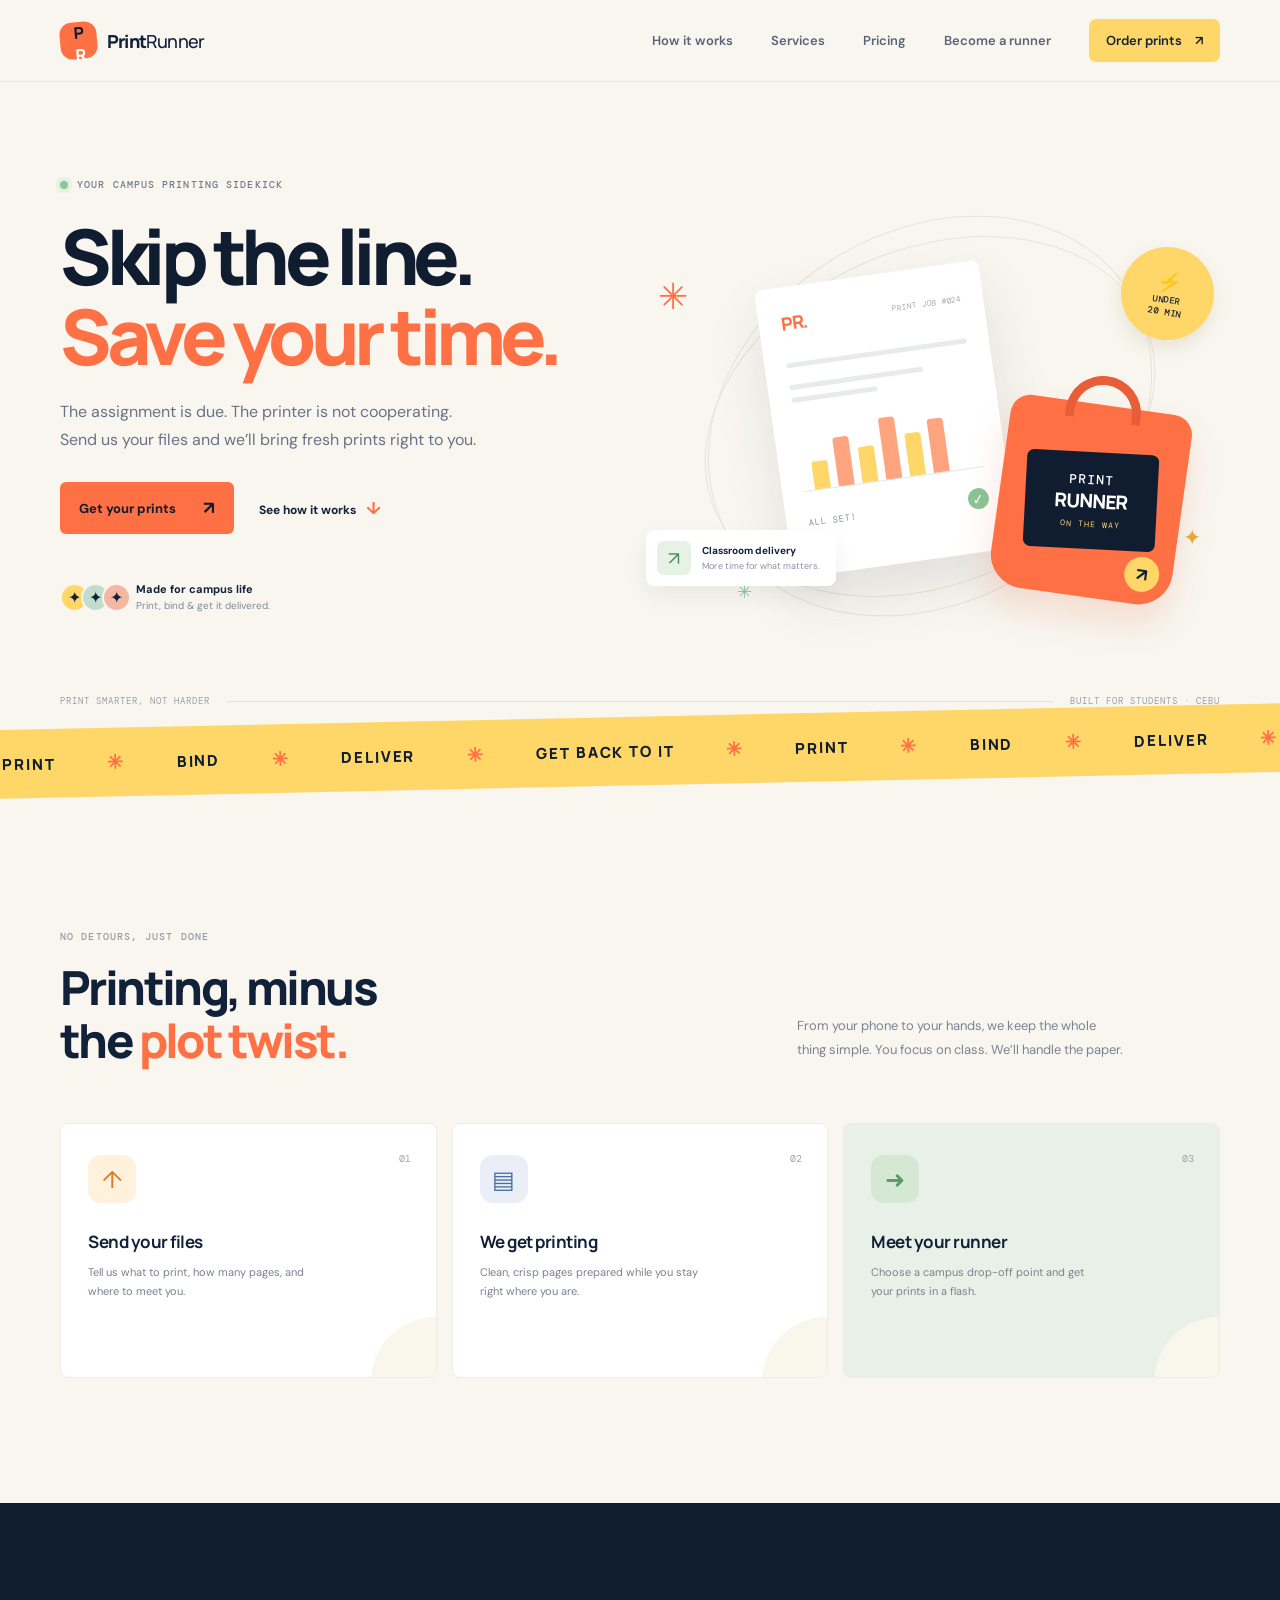
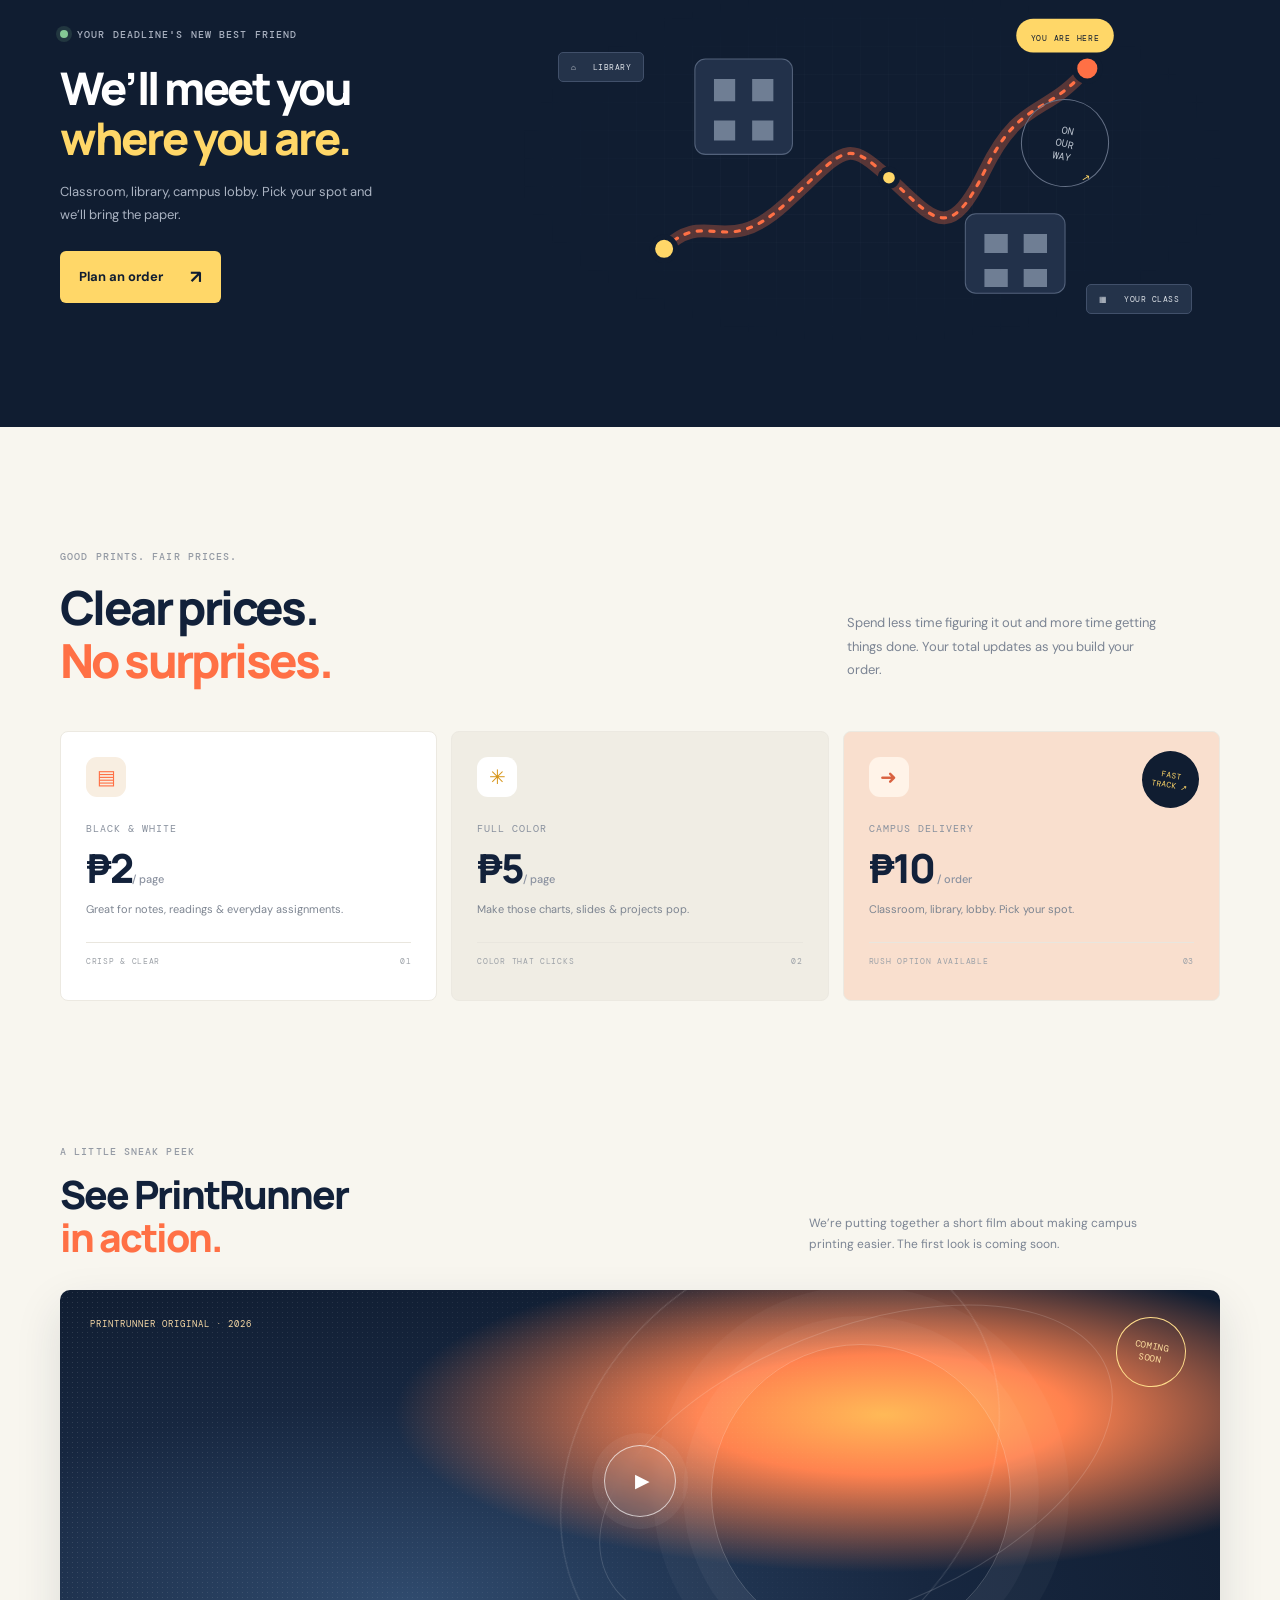
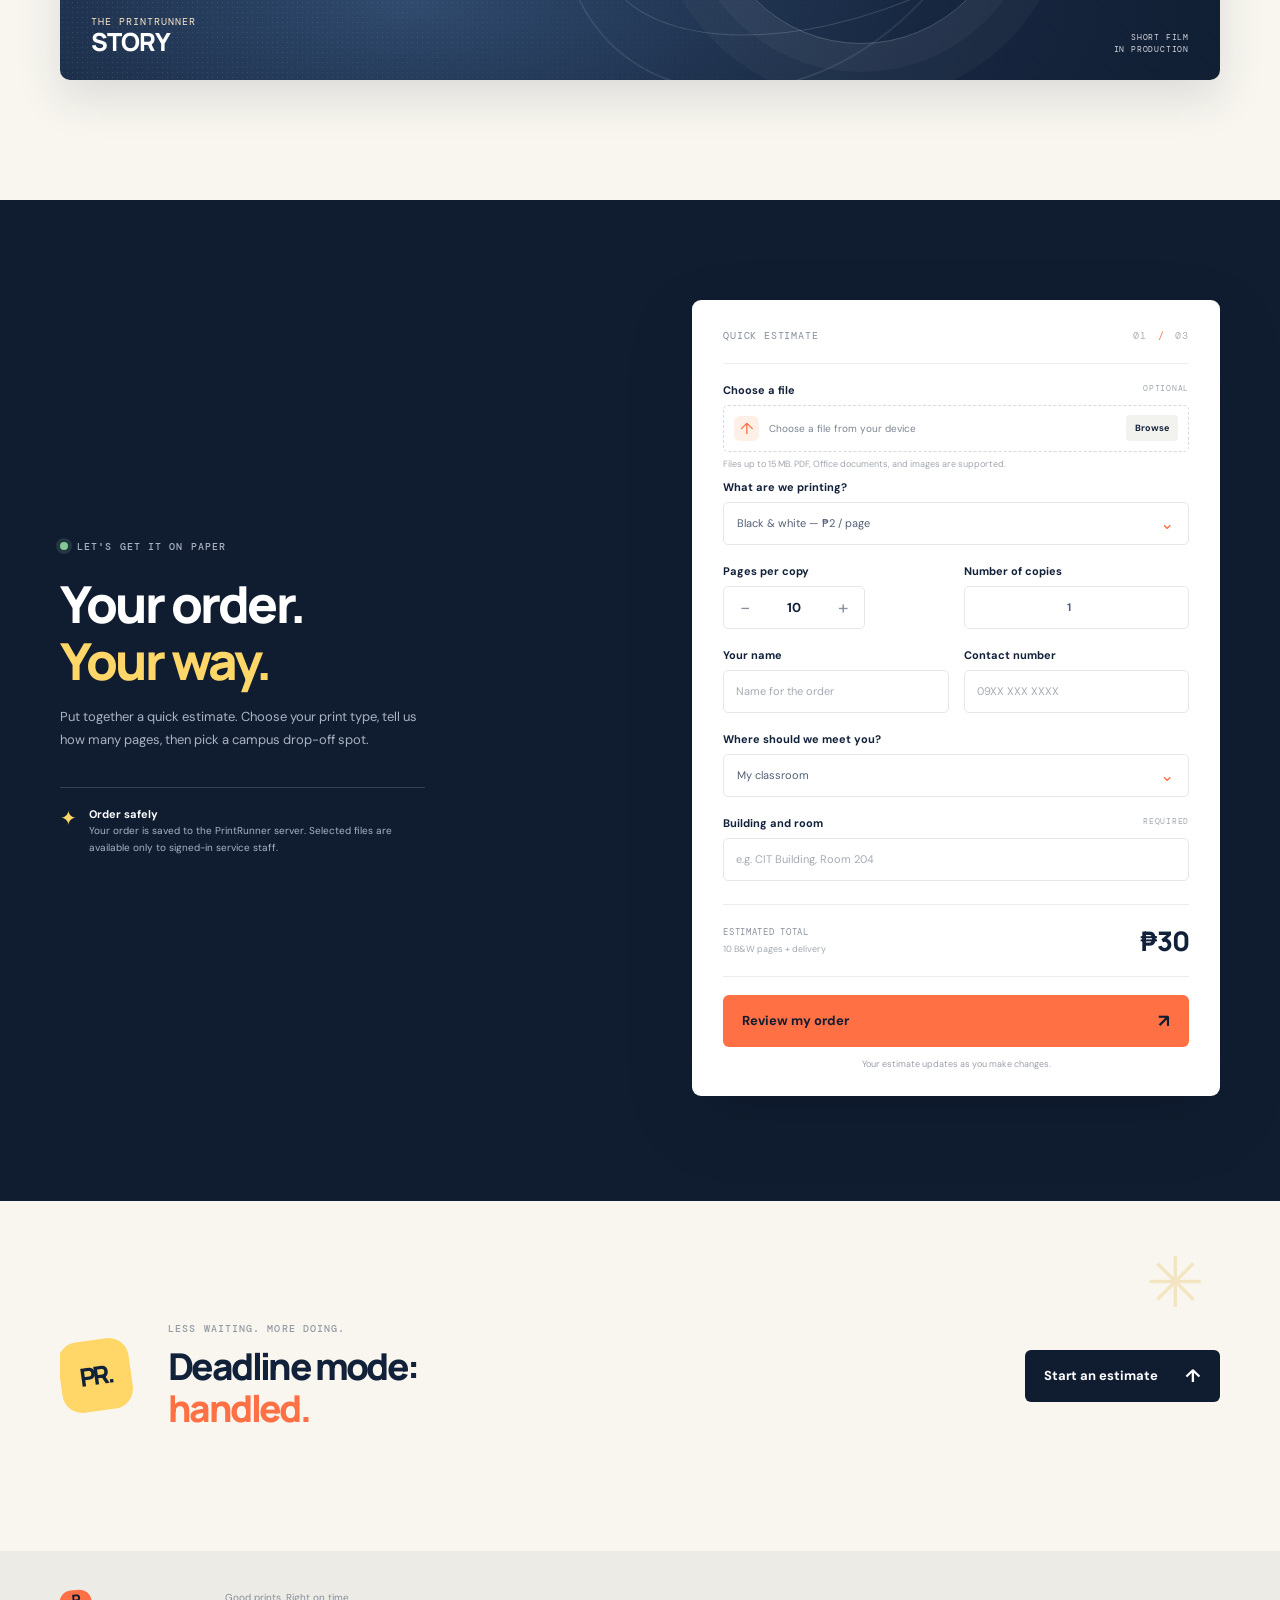
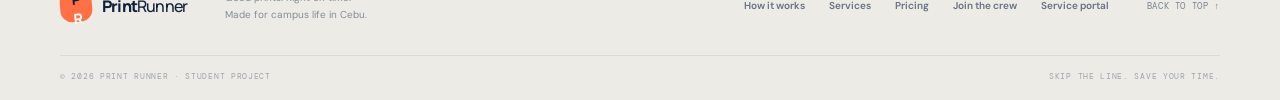
==== index.html @ 5dc2d4b3 "Build PrintRunner Flask backend and SQLite order flow" ====
<!doctype html>
<html lang="en">
<head>
  <meta charset="utf-8">
  <meta name="viewport" content="width=device-width, initial-scale=1">
  <meta name="theme-color" content="#101d31">
  <meta name="description" content="PrintRunner makes campus printing effortless. Send your files, choose a campus drop-off, and get back to what matters.">
  <title>PrintRunner — Skip the line. Save your time.</title>
  <link rel="preconnect" href="https://fonts.googleapis.com">
  <link rel="preconnect" href="https://fonts.gstatic.com" crossorigin>
  <link href="https://fonts.googleapis.com/css2?family=DM+Sans:wght@400;500;600;700&family=Manrope:wght@400;500;600;700;800&display=swap" rel="stylesheet">
  <link rel="stylesheet" href="https://pyscript.net/releases/2026.7.3/core.css">
  <link rel="stylesheet" href="styles.css">
  <script type="module" src="https://pyscript.net/releases/2026.7.3/core.js"></script>
</head>
<body>
  <header class="site-header">
    <a class="brand" href="#top" aria-label="PrintRunner home"><span class="brand-mark">P<span>R</span></span><span>Print<span class="brand-light">Runner</span></span></a>
    <button class="menu-toggle" id="menu-toggle" aria-label="Open navigation" aria-expanded="false"><span></span><span></span></button>
    <nav class="nav-links" id="nav-links" aria-label="Main navigation">
      <a href="#how-it-works">How it works</a><a href="#services">Services</a><a href="#pricing">Pricing</a><a href="join.html">Become a runner</a><a class="nav-cta" href="#order">Order prints <span>↗</span></a>
    </nav>
  </header>
  <main id="top">
    <section class="hero section-wrap">
      <div class="hero-copy"><div class="eyebrow"><span class="status-dot"></span> YOUR CAMPUS PRINTING SIDEKICK</div><h1>Skip the line.<br><span>Save your time.</span></h1><p class="hero-lede">The assignment is due. The printer is not cooperating. Send us your files and we’ll bring fresh prints right to you.</p><div class="hero-actions"><a class="button button-primary" href="#order">Get your prints <span>↗</span></a><a class="text-link" href="#how-it-works">See how it works <span>↓</span></a></div><div class="hero-proof"><div class="avatar-stack"><i>✦</i><i>✦</i><i>✦</i></div><p><strong>Made for campus life</strong><br>Print, bind & get it delivered.</p></div></div>
      <div class="hero-art" aria-label="Illustration of a campus print delivery"><div class="art-orbit orbit-one"></div><div class="art-orbit orbit-two"></div><div class="spark spark-one">✳</div><div class="spark spark-two">✦</div><div class="spark spark-three">✳</div><div class="delivery-card"><div class="paper-top"><span class="paper-logo">PR.</span><span class="paper-tag">PRINT JOB #024</span></div><div class="paper-line wide"></div><div class="paper-line"></div><div class="paper-line short"></div><div class="paper-graph"><i></i><i></i><i></i><i></i><i></i><i></i></div><div class="paper-foot"><span>ALL SET!</span><b>✓</b></div></div><div class="runner-bag"><div class="bag-handle"></div><div class="bag-label">PRINT<br><strong>RUNNER</strong><small>ON THE WAY</small></div><div class="bag-bolt">↗</div></div><div class="speed-badge"><span>⚡</span><strong>UNDER<br>20 MIN</strong></div><div class="art-caption"><span class="caption-pin">↗</span><span><b>Classroom delivery</b><small>More time for what matters.</small></span></div></div>
      <div class="hero-bottom"><span>PRINT SMARTER, NOT HARDER</span><div></div><span>BUILT FOR STUDENTS · CEBU</span></div>
    </section>
    <section class="ticker" aria-label="PrintRunner services"><div class="ticker-track"><span>PRINT</span><b>✳</b><span>BIND</span><b>✳</b><span>DELIVER</span><b>✳</b><span>GET BACK TO IT</span><b>✳</b><span>PRINT</span><b>✳</b><span>BIND</span><b>✳</b><span>DELIVER</span><b>✳</b></div></section>
    <section class="how section-wrap" id="how-it-works"><div class="section-heading"><div><div class="eyebrow dark-eyebrow">NO DETOURS, JUST DONE</div><h2>Printing, minus<br>the <span>plot twist.</span></h2></div><p>From your phone to your hands, we keep the whole thing simple. You focus on class. We’ll handle the paper.</p></div><div class="steps-grid"><article class="step-card"><span class="step-number">01</span><div class="step-icon icon-upload">↑</div><h3>Send your files</h3><p>Tell us what to print, how many pages, and where to meet you.</p><span class="step-doodle">↗</span></article><article class="step-card"><span class="step-number">02</span><div class="step-icon icon-print">▤</div><h3>We get printing</h3><p>Clean, crisp pages prepared while you stay right where you are.</p><span class="step-doodle">✳</span></article><article class="step-card step-highlight"><span class="step-number">03</span><div class="step-icon icon-deliver">➜</div><h3>Meet your runner</h3><p>Choose a campus drop-off point and get your prints in a flash.</p><span class="step-doodle">✦</span></article></div></section>
    <section class="service-band" id="services"><div class="section-wrap service-inner"><div><div class="eyebrow light-eyebrow"><span class="status-dot"></span> YOUR DEADLINE'S NEW BEST FRIEND</div><h2>We’ll meet you<br><em>where you are.</em></h2><p>Classroom, library, campus lobby. Pick your spot and we’ll bring the paper.</p><a class="button button-light" href="#order">Plan an order <span>↗</span></a></div><div class="map-art"><div class="map-grid"></div><svg viewBox="0 0 500 330" role="img" aria-label="Illustrated route across campus"><path class="route-shadow" d="M54 244 C95 204 110 255 168 202 S224 139 266 177 S322 241 356 171 S413 121 453 74"/><path class="route-line" d="M54 244 C95 204 110 255 168 202 S224 139 266 177 S322 241 356 171 S413 121 453 74"/><circle class="route-point" cx="54" cy="244" r="11"/><circle class="route-point" cx="266" cy="177" r="8"/><circle class="route-point end" cx="453" cy="74" r="12"/><g class="building b1"><rect x="83" y="65" width="92" height="90" rx="10"/><path d="M101 84h20v21h-20zm36 0h20v21h-20zm-36 39h20v19h-20zm36 0h20v19h-20z"/></g><g class="building b2"><rect x="338" y="211" width="94" height="75" rx="10"/><path d="M356 230h22v18h-22zm37 0h22v18h-22zm-37 33h22v17h-22zm37 0h22v17h-22z"/></g><g class="pin-label"><rect x="386" y="27" width="92" height="32" rx="16"/><text x="432" y="48" text-anchor="middle">YOU ARE HERE</text></g></svg><div class="map-chip chip-lib">⌂ &nbsp; LIBRARY</div><div class="map-chip chip-hall">▦ &nbsp; YOUR CLASS</div><div class="map-stamp">ON<br>OUR<br>WAY <span>↗</span></div></div></div></section>
    <section class="pricing section-wrap" id="pricing"><div class="pricing-top"><div><div class="eyebrow dark-eyebrow">GOOD PRINTS. FAIR PRICES.</div><h2>Clear prices.<br><span>No surprises.</span></h2></div><p>Spend less time figuring it out and more time getting things done. Your total updates as you build your order.</p></div><div class="price-cards"><article class="price-card"><div class="price-icon">▤</div><div class="price-name">BLACK & WHITE</div><div class="price-value">₱2<small>/ page</small></div><p>Great for notes, readings & everyday assignments.</p><span class="price-rule"></span><div class="price-meta"><span>CRISP & CLEAR</span><span>01</span></div></article><article class="price-card price-color"><div class="price-icon">✳</div><div class="price-name">FULL COLOR</div><div class="price-value">₱5<small>/ page</small></div><p>Make those charts, slides & projects pop.</p><span class="price-rule"></span><div class="price-meta"><span>COLOR THAT CLICKS</span><span>02</span></div></article><article class="price-card price-delivery"><div class="delivery-sticker">FAST<br>TRACK ↗</div><div class="price-icon">➜</div><div class="price-name">CAMPUS DELIVERY</div><div class="price-value">₱10<small> / order</small></div><p>Classroom, library, lobby. Pick your spot.</p><span class="price-rule"></span><div class="price-meta"><span>RUSH OPTION AVAILABLE</span><span>03</span></div></article></div></section>
    <section class="commercial section-wrap" id="commercial" aria-labelledby="commercial-title"><div class="commercial-heading"><div><div class="eyebrow dark-eyebrow">A LITTLE SNEAK PEEK</div><h2 id="commercial-title">See PrintRunner<br><span>in action.</span></h2></div><p>We’re putting together a short film about making campus printing easier. The first look is coming soon.</p></div><div class="commercial-placeholder" role="img" aria-label="PrintRunner short commercial video coming soon"><div class="commercial-grain"></div><div class="commercial-orbit"></div><span class="commercial-kicker">PRINTRUNNER ORIGINAL · 2026</span><span class="commercial-stamp">COMING<br>SOON</span><span class="commercial-play" aria-hidden="true">▶</span><div class="commercial-caption"><span>THE PRINTRUNNER<br><strong>STORY</strong></span><span class="commercial-duration">SHORT FILM<br>IN PRODUCTION</span></div></div></section>
    <section class="order-section" id="order"><div class="section-wrap order-layout"><div class="order-copy"><div class="eyebrow light-eyebrow"><span class="status-dot"></span> LET'S GET IT ON PAPER</div><h2>Your order.<br><em>Your way.</em></h2><p>Put together a quick estimate. Choose your print type, tell us how many pages, then pick a campus drop-off spot.</p><div class="order-note"><span>✦</span><p><b>Order safely</b><br>Your order is saved to the PrintRunner server. Selected files are available only to signed-in service staff.</p></div></div><form class="order-form" id="order-form">
      <div class="form-heading"><span>QUICK ESTIMATE</span><span class="form-step">01 <i>/</i> 03</span></div>
      <label class="field-label" for="file-upload">Choose a file <span class="optional-label">OPTIONAL</span></label><label class="upload-control" for="file-upload"><span class="upload-icon">↑</span><span id="file-name">Choose a file from your device</span><span class="upload-browse">Browse</span><input id="file-upload" name="file-upload" type="file" accept=".pdf,.doc,.docx,.ppt,.pptx,.jpg,.jpeg,.png"></label><p class="upload-note">Files up to 15 MB. PDF, Office documents, and images are supported.</p>
      <label class="field-label" for="print-type">What are we printing?</label><div class="select-wrap"><select id="print-type" name="print-type"><option value="bw">Black & white — ₱2 / page</option><option value="color">Full color — ₱5 / page</option></select><span>⌄</span></div>
      <div class="quantity-fields"><div><label class="field-label" for="page-count">Pages per copy</label><div class="number-wrap"><button type="button" class="stepper" id="minus-pages" aria-label="Remove one page">−</button><input id="page-count" name="page-count" type="number" min="1" max="500" value="10" inputmode="numeric" required><button type="button" class="stepper" id="plus-pages" aria-label="Add one page">+</button></div></div><div><label class="field-label" for="copy-count">Number of copies</label><input class="text-input copies-input" id="copy-count" name="copy-count" type="number" min="1" max="50" value="1" inputmode="numeric" required></div></div>
      <div class="quantity-fields"><div><label class="field-label" for="customer-name">Your name</label><input class="text-input" id="customer-name" name="customer-name" type="text" maxlength="60" autocomplete="name" placeholder="Name for the order" required></div><div><label class="field-label" for="customer-contact">Contact number</label><input class="text-input" id="customer-contact" name="customer-contact" type="tel" maxlength="20" autocomplete="tel" placeholder="09XX XXX XXXX" required></div></div>
      <label class="field-label" for="dropoff">Where should we meet you?</label><div class="select-wrap"><select id="dropoff" name="dropoff"><option value="Classroom">My classroom</option><option value="Library">The library</option><option value="Campus lobby">Campus lobby</option></select><span>⌄</span></div>
      <label class="field-label" for="location-detail">Building and room <span class="optional-label">REQUIRED</span></label><input class="text-input" id="location-detail" name="location-detail" type="text" placeholder="e.g. CIT Building, Room 204" maxlength="80" required>
      <div class="estimate-row"><div><span>ESTIMATED TOTAL</span><small id="estimate-detail">10 B&W pages + delivery</small></div><strong id="estimate-total">₱30</strong></div>
      <button class="button button-primary order-button" type="submit">Review my order <span>↗</span></button><p class="form-feedback" id="form-feedback" role="status" aria-live="polite">Your estimate updates as you make changes.</p>
      <section class="order-summary" id="order-summary" aria-live="polite" hidden><div class="summary-heading"><span class="summary-check">✓</span><div><strong>Order placed</strong><small>Your order is now on the service board.</small></div></div><dl><div><dt>Customer</dt><dd id="summary-customer">—</dd></div><div><dt>Contact</dt><dd id="summary-contact">—</dd></div><div><dt>File</dt><dd id="summary-file">—</dd></div><div><dt>Print job</dt><dd id="summary-print">—</dd></div><div><dt>Drop-off</dt><dd id="summary-dropoff">—</dd></div><div><dt>Estimate</dt><dd id="summary-total">—</dd></div></dl><p>Thanks for choosing PrintRunner.</p></section>
    </form></div></section>
    <section class="closing section-wrap"><div class="closing-mark">PR.</div><div><div class="eyebrow dark-eyebrow">LESS WAITING. MORE DOING.</div><h2>Deadline mode:<br><span>handled.</span></h2></div><a class="button button-dark" href="#order">Start an estimate <span>↑</span></a><div class="closing-star">✳</div></section>
  </main>
  <footer class="site-footer"><div class="section-wrap footer-main"><a class="brand brand-footer" href="#top"><span class="brand-mark">P<span>R</span></span><span>Print<span class="brand-light">Runner</span></span></a><p>Good prints. Right on time.<br>Made for campus life in Cebu.</p><div class="footer-links"><a href="#how-it-works">How it works</a><a href="#services">Services</a><a href="#pricing">Pricing</a><a href="join.html">Join the crew</a><a href="staff.html">Service portal</a></div><a class="back-top" href="#top">BACK TO TOP ↑</a></div><div class="section-wrap footer-bottom"><span>© 2026 PRINT RUNNER · STUDENT PROJECT</span><span>SKIP THE LINE. SAVE YOUR TIME.</span></div></footer>
  <script src="backend.js"></script><script type="py" src="main.py"></script>
</body>
</html>
---- styles.css ----
@import url('https://fonts.googleapis.com/css2?family=DM+Mono:wght@400;500&display=swap');
:root{--ink:#12213a;--navy:#101d31;--orange:#ff7045;--yellow:#ffd768;--cream:#f8f6ef;--muted:#697385;--line:#e5e3dc;--white:#fff;--font-head:'Manrope',sans-serif;--font-body:'DM Sans',sans-serif;--mono:'DM Mono',monospace}*{box-sizing:border-box}html{scroll-behavior:smooth;scroll-padding-top:90px}body{margin:0;background:var(--cream);color:var(--ink);font-family:var(--font-body);-webkit-font-smoothing:antialiased}a{color:inherit;text-decoration:none}button,select,input{font:inherit}.section-wrap{width:min(1160px,calc(100% - 80px));margin:0 auto}.site-header{height:82px;padding:0 max(40px,calc((100% - 1160px)/2));display:flex;align-items:center;justify-content:space-between;background:rgba(248,246,239,.92);position:sticky;top:0;z-index:20;border-bottom:1px solid rgba(18,33,58,.07);backdrop-filter:blur(14px)}.brand{display:flex;align-items:center;gap:10px;font:800 18px var(--font-head);letter-spacing:-.8px}.brand-light{font-weight:500}.brand-mark{width:37px;height:37px;border-radius:12px;background:var(--orange);color:var(--navy);display:grid;place-items:center;font:800 16px var(--font-head);letter-spacing:-2px;transform:rotate(-5deg)}.brand-mark span{color:white}.nav-links{display:flex;align-items:center;gap:38px;font-size:13px;font-weight:600;color:#596477}.nav-links>a:not(.nav-cta):hover,.footer-links a:hover{color:var(--orange)}.nav-cta{color:var(--ink);background:var(--yellow);padding:13px 17px;border-radius:7px}.nav-cta span{padding-left:10px}.menu-toggle{display:none}.hero{min-height:625px;padding:74px 0 31px;display:grid;grid-template-columns:1fr 1fr;position:relative;align-items:center}.hero-copy{padding:0 0 40px;position:relative;z-index:2}.eyebrow{font:500 10px var(--mono);letter-spacing:1.1px;color:#707b8c;display:flex;align-items:center;gap:9px}.status-dot{width:8px;height:8px;background:#85c995;border-radius:50%;box-shadow:0 0 0 4px rgba(133,201,149,.15)}h1,h2,h3,p{margin-top:0}h1{font:800 clamp(52px,6vw,78px)/1.04 var(--font-head);letter-spacing:-5.5px;margin:25px 0 22px;color:var(--navy)}h1 span,h2 span{color:var(--orange)}.hero-lede{font-size:16px;line-height:1.75;color:#697385;max-width:425px;margin-bottom:28px}.hero-actions{display:flex;align-items:center;gap:25px}.button{height:52px;display:inline-flex;align-items:center;justify-content:center;gap:27px;padding:0 19px;border:0;border-radius:6px;font-weight:700;font-size:13px;transition:transform .2s,box-shadow .2s;cursor:pointer}.button:hover{transform:translateY(-2px);box-shadow:0 9px 20px #101d311c}.button-primary{background:var(--orange);color:var(--navy)}.button-primary span,.button-light span,.button-dark span{font-size:18px}.text-link{font-size:12px;font-weight:700;color:var(--ink)}.text-link span{color:var(--orange);padding-left:7px;font-size:17px}.hero-proof{margin-top:47px;display:flex;align-items:center;gap:13px}.avatar-stack{display:flex}.avatar-stack i{width:29px;height:29px;border-radius:50%;background:var(--yellow);display:grid;place-items:center;color:var(--ink);font-style:normal;border:2px solid var(--cream);margin-right:-8px}.avatar-stack i:nth-child(2){background:#c2ddce}.avatar-stack i:nth-child(3){background:#f4b8a2}.hero-proof p{font-size:10px;line-height:1.55;color:#81899a;margin:0}.hero-proof strong{font-size:11px;color:var(--ink)}.hero-art{height:490px;position:relative;display:grid;place-items:center}.art-orbit{position:absolute;border:1px solid #e8e3d8;border-radius:50%;transform:rotate(-24deg)}.orbit-one{width:470px;height:335px}.orbit-two{width:370px;height:470px;transform:rotate(58deg)}.delivery-card{width:226px;height:290px;background:#fff;border-radius:7px;box-shadow:0 25px 55px #1e2d441b;transform:rotate(-8deg) translate(-44px,-3px);padding:24px 22px;position:relative;z-index:2}.paper-top,.paper-foot{display:flex;align-items:center;justify-content:space-between}.paper-logo{font:800 18px var(--font-head);color:var(--orange);letter-spacing:-1px}.paper-tag{font:8px var(--mono);color:#a6aab3}.paper-line{height:5px;width:74%;background:#e8ebed;border-radius:3px;margin-top:17px}.paper-line.wide{width:100%;margin-top:28px}.paper-line.short{width:48%;margin-top:8px}.paper-graph{height:70px;border-bottom:1px solid #e5e8e8;margin-top:20px;display:flex;align-items:end;gap:8px;padding:0 11px}.paper-graph i{width:16px;background:#ffd768;border-radius:3px 3px 0 0;height:40%}.paper-graph i:nth-child(2){height:71%;background:#ffa47f}.paper-graph i:nth-child(3){height:52%}.paper-graph i:nth-child(4){height:90%;background:#ffa47f}.paper-graph i:nth-child(5){height:62%}.paper-graph i:nth-child(6){height:78%;background:#ffa47f}.paper-foot{margin-top:20px;font:9px var(--mono);color:#8993a0;letter-spacing:1px}.paper-foot b{color:#fff;background:#88c596;border-radius:50%;width:21px;height:21px;display:grid;place-items:center;font:14px var(--font-body)}.runner-bag{position:absolute;z-index:3;width:183px;height:193px;background:var(--orange);border-radius:20px 20px 34px 34px;right:38px;bottom:64px;transform:rotate(8deg);box-shadow:0 20px 35px #eb67432d;display:grid;place-items:center}.bag-handle{position:absolute;width:76px;height:45px;border:9px solid #e85e38;border-bottom:0;border-radius:48px 48px 0 0;top:-29px}.bag-label{background:var(--navy);color:#fff;width:132px;height:97px;border-radius:7px;display:flex;align-items:center;justify-content:center;flex-direction:column;font:500 13px var(--mono);letter-spacing:1px;line-height:1.3;transform:rotate(-5deg)}.bag-label strong{font:800 19px var(--font-head);letter-spacing:-1px}.bag-label small{font:8px var(--mono);color:var(--yellow);letter-spacing:1px;margin-top:5px}.bag-bolt{position:absolute;right:13px;bottom:13px;width:35px;height:35px;border-radius:50%;background:var(--yellow);display:grid;place-items:center;font-size:18px;font-weight:bold}.speed-badge{position:absolute;z-index:4;top:76px;right:6px;width:93px;height:93px;border-radius:50%;background:var(--yellow);display:flex;align-items:center;justify-content:center;flex-direction:column;transform:rotate(9deg);box-shadow:0 8px 17px #927b3b25}.speed-badge span{font-size:20px}.speed-badge strong{font:500 9px/1.25 var(--mono);text-align:center;letter-spacing:.7px}.spark{position:absolute;color:var(--orange)}.spark-one{font-size:36px;left:18px;top:102px}.spark-two{font-size:22px;right:19px;bottom:109px;color:#e5ad32}.spark-three{font-size:18px;left:97px;bottom:57px;color:#8ec4a0}.art-caption{position:absolute;z-index:5;left:6px;bottom:75px;display:flex;align-items:center;gap:11px;background:#fff;padding:11px 16px 11px 11px;border-radius:8px;box-shadow:0 10px 22px #12213a10}.caption-pin{display:grid;place-items:center;width:34px;height:34px;border-radius:7px;background:#e7f2e7;color:#498e5a;font-size:19px}.art-caption b,.art-caption small{display:block}.art-caption b{font-size:10px}.art-caption small{font-size:9px;color:#8a93a1;margin-top:3px}.hero-bottom{position:absolute;bottom:0;left:0;right:0;display:flex;align-items:center;gap:17px;font:9px var(--mono);letter-spacing:1px;color:#99a0a9}.hero-bottom div{height:1px;background:#e6e2d8;flex:1}.ticker{height:68px;background:var(--yellow);overflow:hidden;display:flex;align-items:center;transform:rotate(-1.2deg) scale(1.01);margin:10px 0 20px}.ticker-track{display:flex;align-items:center;justify-content:space-around;gap:34px;width:max-content;min-width:100%;white-space:nowrap;font:800 15px var(--font-head);letter-spacing:1.8px;color:var(--navy)}.ticker-track b{color:var(--orange);font-size:19px}.how{padding:125px 0 125px}.section-heading,.pricing-top{display:flex;justify-content:space-between;align-items:end;margin-bottom:57px}.dark-eyebrow{color:#949aa4}.section-heading h2,.pricing-top h2,.closing h2{font:800 47px/1.12 var(--font-head);letter-spacing:-2.6px;margin:18px 0 0}.section-heading>p,.pricing-top>p{max-width:330px;font-size:13px;line-height:1.8;color:#7b8493;margin:0 8% 5px 0}.steps-grid{display:grid;grid-template-columns:repeat(3,1fr);gap:15px}.step-card{background:#fff;min-height:255px;padding:26px 27px;border:1px solid #eeece5;border-radius:8px;position:relative;overflow:hidden}.step-card:after{content:'';position:absolute;width:130px;height:130px;right:-65px;bottom:-70px;border-radius:50%;background:#f9f6ec}.step-highlight{background:#e9f0e7}.step-number,.step-doodle{font:10px var(--mono);color:#9da4ac}.step-number{position:absolute;right:25px;top:28px}.step-icon{width:48px;height:48px;margin:5px 0 27px;border-radius:13px;display:grid;place-items:center;font-size:24px}.icon-upload{background:#fff1dc;color:#d87e28}.icon-print{background:#e9eef7;color:#4b6f9a}.icon-deliver{background:#d5e8d3;color:#5d9867}.step-card h3{font:700 17px var(--font-head);letter-spacing:-.5px;margin-bottom:10px}.step-card p{font-size:11px;line-height:1.7;color:#798290;max-width:230px;margin:0}.step-doodle{position:absolute;bottom:21px;right:24px;font-size:20px;color:var(--orange)}.service-band{background:var(--navy);color:#fff;padding:87px 0;overflow:hidden}.service-inner{display:grid;grid-template-columns:40% 60%;align-items:center;min-height:340px}.light-eyebrow{color:#a9b1c0}.service-inner h2,.order-copy h2{font:800 45px/1.12 var(--font-head);letter-spacing:-2.5px;margin:22px 0 16px}.service-inner h2 em,.order-copy h2 em{font-style:normal;color:var(--yellow)}.service-inner>div:first-child>p,.order-copy>p{max-width:335px;color:#aab3c2;font-size:13px;line-height:1.8;margin-bottom:24px}.button-light{background:var(--yellow);color:var(--navy)}.map-art{position:relative;height:350px}.map-grid{position:absolute;inset:0;background-image:linear-gradient(#71809810 1px,transparent 1px),linear-gradient(90deg,#71809810 1px,transparent 1px);background-size:28px 28px;mask-image:radial-gradient(ellipse at center,#000,transparent 74%)}.map-art svg{position:absolute;inset:0;width:100%;height:100%;overflow:visible}.route-shadow{fill:none;stroke:#ff70454d;stroke-width:12;stroke-linecap:round}.route-line{fill:none;stroke:var(--orange);stroke-width:3;stroke-dasharray:4 8;stroke-linecap:round}.route-point{fill:var(--yellow);stroke:var(--navy);stroke-width:5}.route-point.end{fill:var(--orange)}.building rect{fill:#22314a;stroke:#53627b;stroke-width:1}.building path{fill:#6f7e94}.pin-label rect{fill:var(--yellow)}.pin-label text{font:8px var(--mono);fill:var(--navy);letter-spacing:.7px}.map-chip{position:absolute;padding:9px 12px;border-radius:5px;background:#24334a;border:1px solid #41506a;color:#dce1e7;font:8px var(--mono);letter-spacing:.5px}.chip-lib{top:62px;left:34px}.chip-hall{right:28px;bottom:26px}.map-stamp{position:absolute;right:16%;top:31%;border:1px solid #657187;border-radius:50%;width:88px;height:88px;display:grid;place-content:center;text-align:center;font:10px/1.3 var(--mono);color:#bec6d1;transform:rotate(13deg)}.map-stamp span{position:absolute;color:var(--yellow);right:11px;bottom:8px}.pricing{padding:123px 0 128px}.pricing-top{margin-bottom:44px}.pricing-top>p{margin-right:5%;max-width:315px}.price-cards{display:grid;grid-template-columns:repeat(3,1fr);gap:14px}.price-card{position:relative;padding:25px 25px 20px;background:#fff;border:1px solid #ece9e1;border-radius:8px;min-height:270px;overflow:hidden}.price-color{background:#f0ede4}.price-delivery{background:#f9dfce}.price-icon{width:40px;height:40px;border-radius:11px;background:#f8eee1;display:grid;place-items:center;font-size:20px;color:var(--orange);margin-bottom:25px}.price-color .price-icon{background:#fff;color:#d69417}.price-delivery .price-icon{background:#fff3e8;color:#d96140}.price-name{font:10px var(--mono);letter-spacing:1px;color:#89919e}.price-value{font:800 40px var(--font-head);letter-spacing:-2px;margin-top:5px}.price-value small{font:500 11px var(--font-body);letter-spacing:0;color:#8b92a0}.price-card>p{font-size:11px;line-height:1.6;color:#7d8591;margin-top:6px}.price-rule{height:1px;display:block;background:#e9e6de;margin:24px 0 13px}.price-meta{display:flex;justify-content:space-between;font:8px var(--mono);letter-spacing:.7px;color:#9da2a8}.delivery-sticker{position:absolute;right:20px;top:19px;width:57px;height:57px;border-radius:50%;background:var(--navy);color:var(--yellow);display:grid;place-content:center;text-align:center;font:8px/1.25 var(--mono);transform:rotate(10deg)}.order-section{background:var(--navy);padding:100px 0 105px;color:#fff}.order-layout{display:grid;grid-template-columns:1fr 1fr;gap:9%;align-items:center}.order-copy h2{font-size:51px;margin-top:22px}.order-copy>p{max-width:375px}.order-note{display:flex;gap:12px;margin-top:35px;max-width:365px;border-top:1px solid #344157;padding-top:17px}.order-note>span{color:var(--yellow);font-size:20px}.order-note p{font-size:10px;line-height:1.65;color:#aab3c2;margin:0}.order-note b{color:#fff;font-size:11px}.order-form{background:#fff;color:var(--ink);padding:29px 31px 24px;border-radius:9px;box-shadow:0 24px 70px #0002}.form-heading{display:flex;justify-content:space-between;font:10px var(--mono);letter-spacing:.8px;color:#838c9a;padding-bottom:21px;border-bottom:1px solid #eee}.form-step{color:#aab0b9}.form-step i{color:var(--orange);font-style:normal;padding:0 4px}.field-label{display:block;font-size:11px;font-weight:700;margin:19px 0 8px}.select-wrap,.number-wrap{width:100%;height:43px;border:1px solid #e5e7e9;border-radius:5px;display:flex;align-items:center;position:relative;background:#fff}.select-wrap select{appearance:none;border:0;outline:0;background:transparent;width:100%;height:100%;padding:0 13px;font-size:11px;color:#536074;cursor:pointer}.select-wrap>span{position:absolute;right:14px;color:var(--orange);pointer-events:none;font-size:17px}.number-wrap{justify-content:space-between;width:142px}.number-wrap input{width:45px;text-align:center;border:0;outline:0;color:var(--ink);font-weight:700;font-size:13px;appearance:textfield}.number-wrap input::-webkit-inner-spin-button,.number-wrap input::-webkit-outer-spin-button{-webkit-appearance:none}.stepper{width:42px;height:41px;border:0;background:transparent;color:#89919d;font-size:19px;cursor:pointer}.stepper:hover{color:var(--orange)}.estimate-row{margin-top:23px;padding:17px 0;border-top:1px solid #ececec;border-bottom:1px solid #ececec;display:flex;align-items:center;justify-content:space-between}.estimate-row span,.estimate-row small{display:block}.estimate-row span{font:9px var(--mono);letter-spacing:.7px;color:#89919d}.estimate-row small{font-size:9px;color:#a2a8b0;margin-top:5px}.estimate-row strong{font:800 27px var(--font-head);letter-spacing:-1px}.order-button{width:100%;margin-top:18px;justify-content:space-between}.form-feedback{font-size:9px;line-height:1.5;color:#9a9faa;text-align:center;margin:11px 0 0;min-height:14px}.closing{min-height:350px;display:flex;align-items:center;gap:37px;position:relative;overflow:hidden}.closing-mark{width:71px;height:71px;background:var(--yellow);border-radius:20px;display:grid;place-items:center;font:800 25px var(--font-head);letter-spacing:-3px;transform:rotate(-8deg)}.closing h2{font-size:37px;margin-top:11px}.closing h2 span{color:var(--orange)}.closing .button{margin-left:auto}.button-dark{background:var(--navy);color:#fff}.closing-star{position:absolute;right:15px;top:37px;font-size:70px;color:#f3dfb0;opacity:.7}.site-footer{background:#ecebe5;padding:38px 0 19px}.footer-main{display:flex;align-items:center;gap:38px;padding-bottom:32px}.brand-footer{font-size:16px}.brand-footer .brand-mark{width:32px;height:32px;font-size:14px}.footer-main>p{font-size:10px;line-height:1.7;color:#858d99;margin:0}.footer-links{display:flex;gap:24px;margin-left:auto;font-size:10px;font-weight:600;color:#657083}.back-top{font:9px var(--mono);letter-spacing:.6px;color:#798392}.footer-bottom{border-top:1px solid #dcdad2;padding-top:15px;display:flex;justify-content:space-between;color:#a0a4aa;font:8px var(--mono);letter-spacing:.7px}
@media(max-width:850px){.section-wrap{width:min(100% - 48px,680px)}.site-header{padding:0 24px}.nav-links{gap:19px}.hero{grid-template-columns:1fr 0.9fr;min-height:580px}.hero-art{transform:scale(.85);margin-left:-25px}.hero h1{font-size:60px}.service-inner{grid-template-columns:1fr 1fr}.map-art{transform:scale(.9)}.order-layout{gap:5%}.footer-main{gap:20px}.footer-links{gap:13px}}
@media(max-width:650px){html{scroll-padding-top:72px}.section-wrap{width:calc(100% - 40px)}.site-header{height:70px;padding:0 20px}.menu-toggle{display:flex;width:39px;height:39px;flex-direction:column;justify-content:center;gap:6px;align-items:center;border:1px solid #e4e1d8;border-radius:7px;background:transparent}.menu-toggle span{height:2px;width:16px;background:var(--navy);transition:transform .2s}.menu-toggle[aria-expanded=true] span:first-child{transform:translateY(4px) rotate(45deg)}.menu-toggle[aria-expanded=true] span:last-child{transform:translateY(-4px) rotate(-45deg)}.nav-links{display:none;position:absolute;top:69px;left:0;right:0;padding:15px 20px 22px;background:var(--cream);border-bottom:1px solid var(--line);flex-direction:column;align-items:stretch;gap:0;box-shadow:0 15px 20px #12213a10}.nav-links.nav-open{display:flex}.nav-links>a{padding:13px 4px}.nav-links .nav-cta{padding:13px 15px;margin-top:5px}.hero{display:flex;flex-direction:column;align-items:stretch;padding:59px 0 30px;min-height:auto}.hero-copy{padding-bottom:0}.eyebrow{font-size:9px}h1{font-size:57px;letter-spacing:-4px;margin-top:20px}.hero-lede{font-size:14px;max-width:380px}.hero-proof{margin-top:28px}.hero-art{height:370px;margin-top:10px;transform:scale(.85);transform-origin:center center;margin-bottom:-23px}.orbit-one{width:390px;height:275px}.orbit-two{width:310px;height:390px}.delivery-card{transform:rotate(-8deg) translate(-30px,-3px);scale:.9}.runner-bag{right:3px;bottom:54px;scale:.85}.speed-badge{right:-4px;top:27px;scale:.85}.art-caption{left:-4px;bottom:55px}.spark-one{left:10px;top:72px}.hero-bottom{font-size:7px;gap:9px}.ticker{height:54px;margin:7px 0 0}.ticker-track{font-size:12px;gap:22px}.how{padding:82px 0}.section-heading,.pricing-top{display:block;margin-bottom:32px}.section-heading h2,.pricing-top h2{font-size:39px}.section-heading>p,.pricing-top>p{margin:18px 0 0;font-size:12px}.steps-grid,.price-cards{grid-template-columns:1fr;gap:10px}.step-card{min-height:205px;padding:22px}.step-icon{margin:0 0 20px}.step-card p{max-width:280px}.service-band{padding:70px 0 58px}.service-inner{display:block}.service-inner h2,.order-copy h2{font-size:40px}.service-inner>div:first-child>p{font-size:12px}.map-art{height:270px;margin-top:31px;transform:none}.chip-lib{left:2px}.chip-hall{right:0}.map-stamp{right:11%;top:33%;scale:.8}.pricing{padding:78px 0}.price-card{min-height:242px}.price-icon{margin-bottom:18px}.order-section{padding:73px 0}.order-layout{display:flex;flex-direction:column;align-items:stretch;gap:33px}.order-copy h2{font-size:45px}.order-copy>p{font-size:12px}.order-note{margin-top:23px}.order-form{padding:24px 20px 20px}.closing{min-height:270px;gap:18px;flex-wrap:wrap;padding-top:50px;padding-bottom:50px}.closing-mark{width:51px;height:51px;border-radius:14px;font-size:19px}.closing h2{font-size:30px}.closing .button{margin-left:69px;margin-top:-3px}.closing-star{right:-9px;top:21px;font-size:50px}.footer-main{display:grid;grid-template-columns:1fr 1fr;gap:19px}.footer-main>p{justify-self:end;text-align:right}.footer-links{grid-column:1/3;grid-row:2;margin:0;justify-content:space-between}.back-top{justify-self:end;grid-column:2;grid-row:3}.footer-bottom{font-size:7px;gap:15px}.footer-bottom span:last-child{text-align:right}}
@media(prefers-reduced-motion:reduce){html{scroll-behavior:auto}*,*::before,*::after{transition:none!important;animation:none!important}}
body{overflow-x:hidden}
.optional-label{float:right;font:8px var(--mono);letter-spacing:.7px;color:#a2a8b0}
.upload-control{height:47px;border:1px dashed #d6dbe0;border-radius:5px;display:flex;align-items:center;gap:10px;padding:0 10px;color:#7a8492;font-size:10px;cursor:pointer;overflow:hidden}
.upload-icon{display:grid;place-items:center;width:25px;height:25px;border-radius:6px;background:#fff0e7;color:var(--orange);font-size:16px;flex:none}
.upload-control #file-name{overflow:hidden;text-overflow:ellipsis;white-space:nowrap;flex:1}
.upload-browse{font-size:9px;font-weight:700;color:var(--ink);background:#f2f2ef;padding:7px 9px;border-radius:4px;flex:none}
.upload-control input{position:absolute;width:1px;height:1px;opacity:0;pointer-events:none}
.upload-control:focus-within{outline:2px solid var(--orange);outline-offset:2px}
.upload-note{font-size:9px;color:#a0a6af;margin:6px 0 -9px}
.commercial{padding:16px 0 120px}
.commercial-heading{display:flex;align-items:end;justify-content:space-between;margin-bottom:30px}
.commercial-heading h2{font:800 39px/1.12 var(--font-head);letter-spacing:-2px;margin:15px 0 0}
.commercial-heading h2 span{color:var(--orange)}
.commercial-heading>p{max-width:330px;color:#7b8493;font-size:12px;line-height:1.8;margin:0 7% 4px 20px}
.commercial-placeholder{height:390px;position:relative;overflow:hidden;border-radius:10px;background:radial-gradient(ellipse at 71% 32%,#ffb957 0,#ff824f 16%,transparent 42%),radial-gradient(ellipse at 30% 80%,#304b6e 0,#172740 45%,#101d31 78%);color:#fff;box-shadow:0 18px 45px #18274020}
.commercial-placeholder:before,.commercial-placeholder:after{content:"";position:absolute;border:1px solid #ffffff26;border-radius:50%;width:540px;height:280px;right:8%;top:10%;transform:rotate(-22deg)}
.commercial-placeholder:after{width:390px;height:490px;right:21%;top:-18%;transform:rotate(42deg)}
.commercial-grain{position:absolute;inset:0;opacity:.12;background-image:radial-gradient(#fff 0.6px,transparent .7px);background-size:5px 5px;mask-image:linear-gradient(100deg,#000,transparent 80%)}
.commercial-orbit{position:absolute;right:18%;top:14%;width:300px;height:300px;border:1px solid #ffffff35;border-radius:50%;box-shadow:0 0 0 28px #ffffff09,0 0 0 58px #ffffff08}
.commercial-kicker{position:absolute;left:30px;top:28px;font:9px var(--mono);letter-spacing:1px;color:#f6d8a5}
.commercial-stamp{position:absolute;right:34px;top:27px;width:70px;height:70px;display:grid;place-content:center;text-align:center;border:1px solid #ffdc8b;border-radius:50%;font:9px/1.35 var(--mono);letter-spacing:.7px;color:#ffe1a0;transform:rotate(10deg)}
.commercial-play{position:absolute;left:50%;top:49%;transform:translate(-50%,-50%);width:72px;height:72px;border:1px solid #ffffffa8;border-radius:50%;display:grid;place-items:center;padding-left:4px;color:#fff;font-size:19px;background:#ffffff1c;backdrop-filter:blur(6px);box-shadow:0 0 0 12px #ffffff0d}
.commercial-caption{position:absolute;left:31px;right:31px;bottom:25px;display:flex;align-items:end;justify-content:space-between;font:10px/1.5 var(--mono);letter-spacing:1px;color:#f7e5c9}
.commercial-caption strong{font:800 25px/1 var(--font-head);letter-spacing:-1px;color:#fff}
.commercial-duration{text-align:right;font-size:8px;letter-spacing:.8px;color:#d3d6de}
.quantity-fields{display:grid;grid-template-columns:1fr 1fr;gap:15px}
.quantity-fields .field-label{margin-top:19px}
.text-input{display:block;width:100%;height:43px;padding:0 12px;border:1px solid #e5e7e9;border-radius:5px;background:#fff;color:#536074;font-size:11px;outline:none}
.text-input:focus,.number-wrap:focus-within{border-color:var(--orange);box-shadow:0 0 0 3px #ff70451c}
.text-input::placeholder{color:#a4aab3}
.copies-input{text-align:center;font-weight:700}
.order-summary{margin-top:17px;padding:16px;background:#edf5ed;border:1px solid #dcebdc;border-radius:6px}
.summary-heading{display:flex;align-items:center;gap:10px}
.summary-check{width:27px;height:27px;border-radius:50%;display:grid;place-items:center;background:#8fc99a;color:#fff;font-weight:700}
.summary-heading strong,.summary-heading small{display:block}
.summary-heading strong{font-size:11px}
.summary-heading small{margin-top:3px;color:#7d8c7e;font-size:9px}
.order-summary dl{margin:13px 0 9px}
.order-summary dl div{display:flex;justify-content:space-between;gap:14px;padding:7px 0;border-top:1px solid #dce8dc;font-size:9px}
.order-summary dt{color:#778379}
.order-summary dd{margin:0;text-align:right;font-weight:700;color:var(--ink)}
.order-summary>p{margin:0;color:#879388;font-size:8px;text-align:center}
.order-summary[hidden]{display:none}
@media(max-width:650px){.commercial{padding:0 0 78px}.commercial-heading{display:block;margin-bottom:22px}.commercial-heading h2{font-size:34px}.commercial-heading>p{margin:14px 0 0;font-size:11px}.commercial-placeholder{height:260px;border-radius:8px}.commercial-kicker{left:17px;top:18px;font-size:7px}.commercial-stamp{right:17px;top:16px;width:58px;height:58px;font-size:8px}.commercial-orbit{width:210px;height:210px;right:13%;top:15%}.commercial-play{width:58px;height:58px;font-size:15px}.commercial-caption{left:17px;right:17px;bottom:16px;font-size:8px}.commercial-caption strong{font-size:20px}.commercial-duration{font-size:7px}}
@media(max-width:650px){.quantity-fields{gap:10px}.quantity-fields .field-label{font-size:10px}}
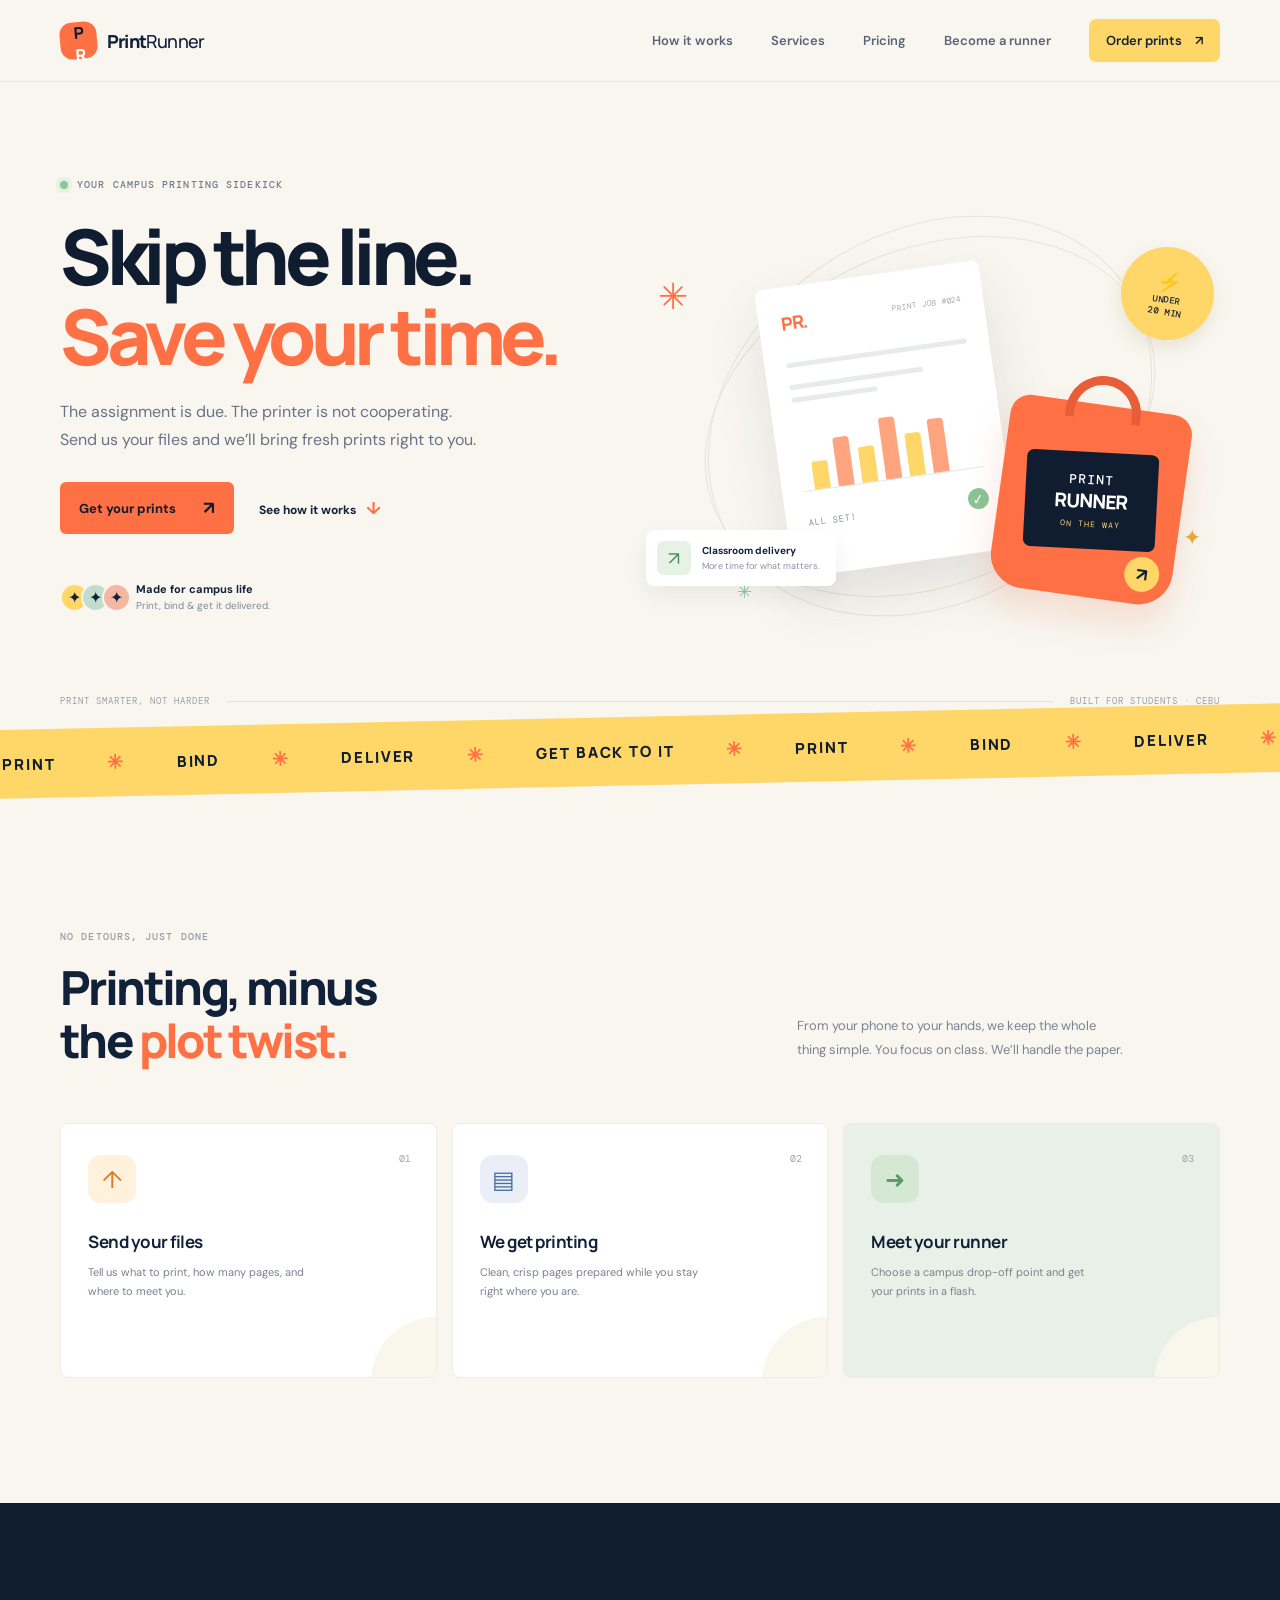
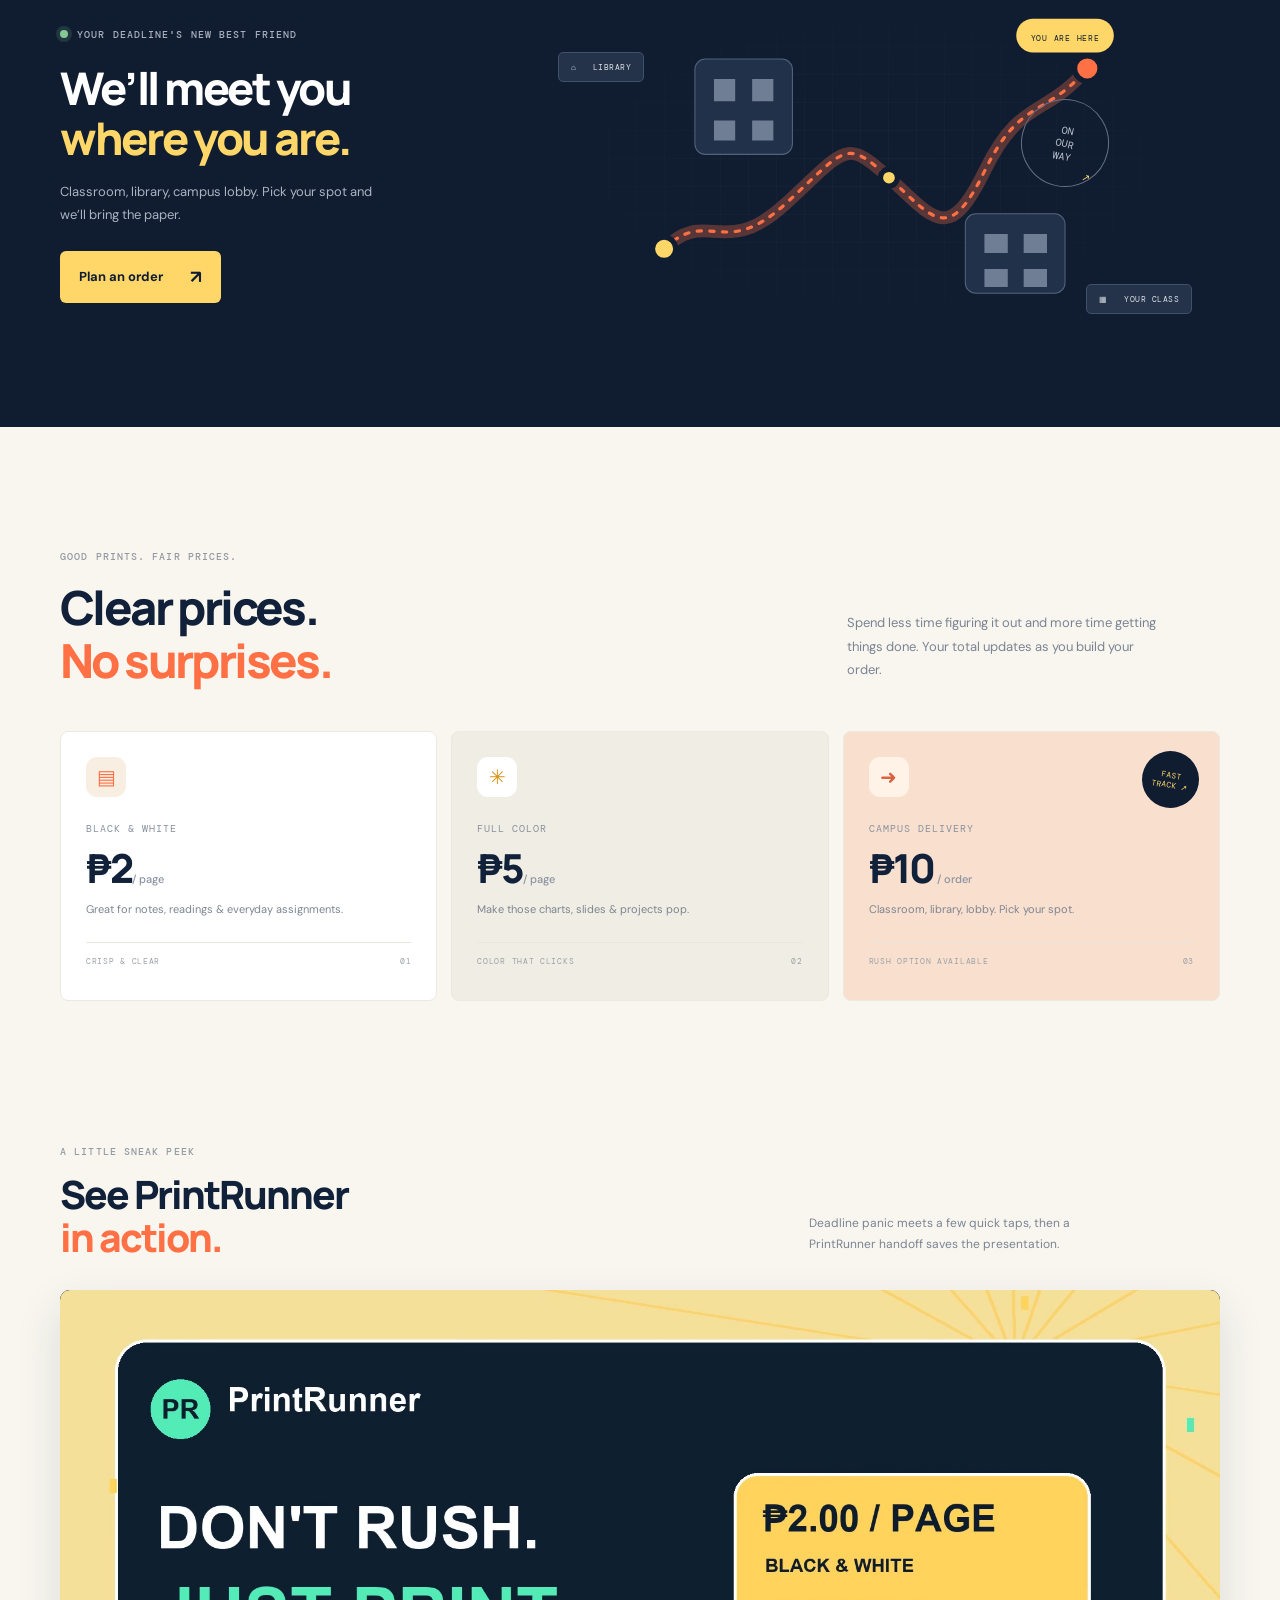
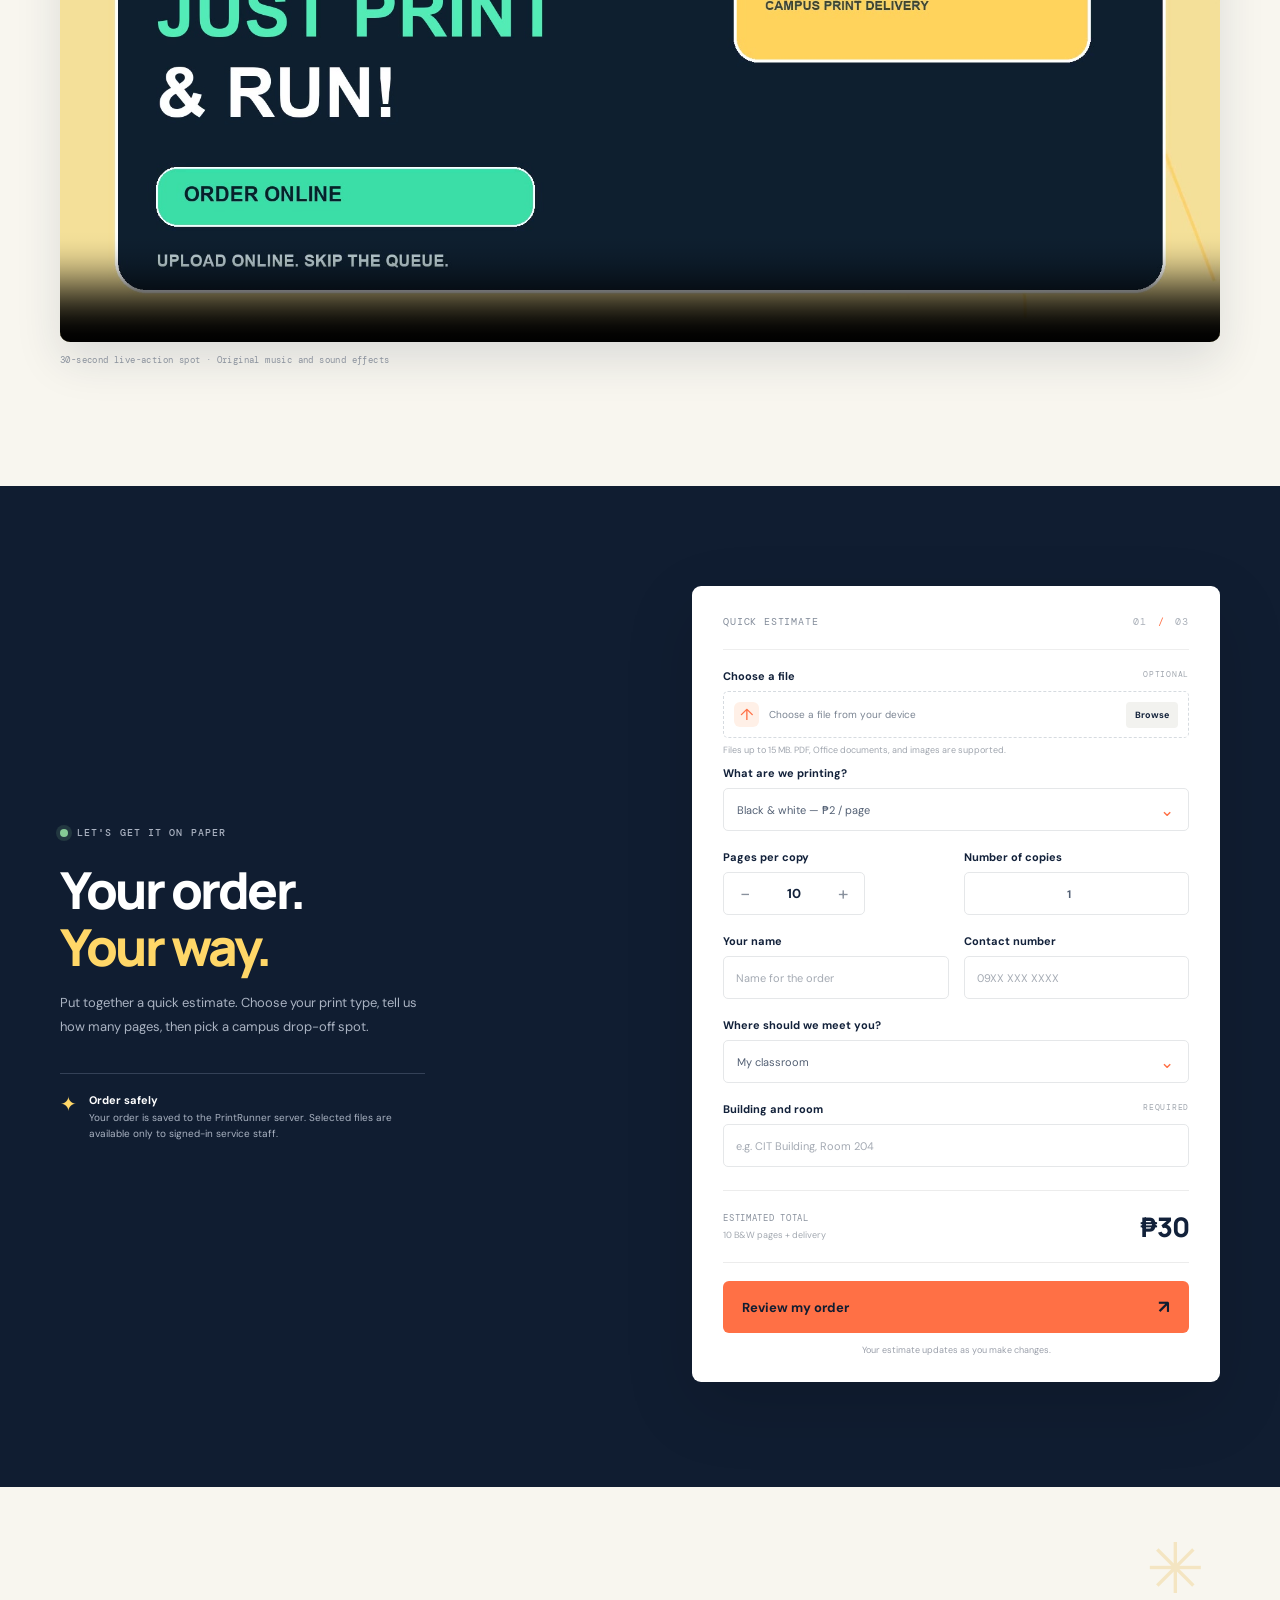
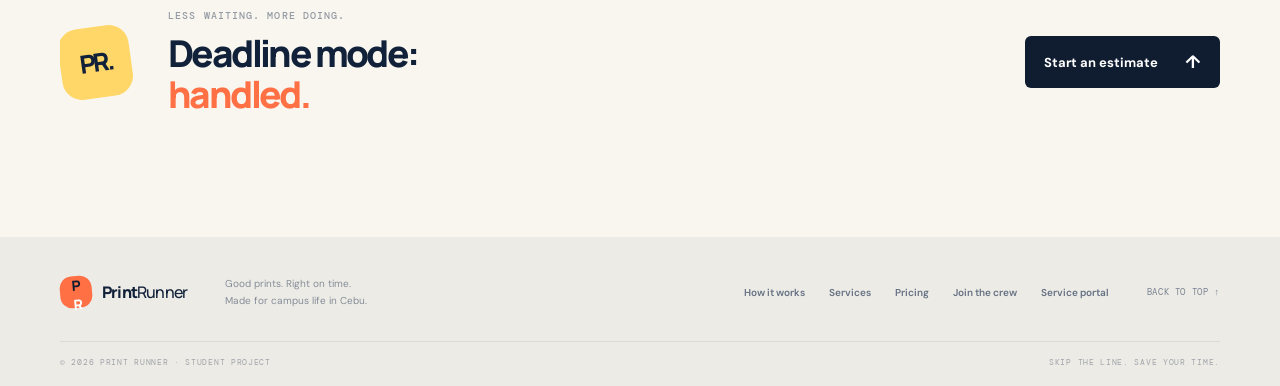
==== commit 9d799b4a: "Add fun PrintRunner commercial" ====
--- a/index.html
+++ b/index.html
@@ -31,7 +31,7 @@
     <section class="how section-wrap" id="how-it-works"><div class="section-heading"><div><div class="eyebrow dark-eyebrow">NO DETOURS, JUST DONE</div><h2>Printing, minus<br>the <span>plot twist.</span></h2></div><p>From your phone to your hands, we keep the whole thing simple. You focus on class. We’ll handle the paper.</p></div><div class="steps-grid"><article class="step-card"><span class="step-number">01</span><div class="step-icon icon-upload">↑</div><h3>Send your files</h3><p>Tell us what to print, how many pages, and where to meet you.</p><span class="step-doodle">↗</span></article><article class="step-card"><span class="step-number">02</span><div class="step-icon icon-print">▤</div><h3>We get printing</h3><p>Clean, crisp pages prepared while you stay right where you are.</p><span class="step-doodle">✳</span></article><article class="step-card step-highlight"><span class="step-number">03</span><div class="step-icon icon-deliver">➜</div><h3>Meet your runner</h3><p>Choose a campus drop-off point and get your prints in a flash.</p><span class="step-doodle">✦</span></article></div></section>
     <section class="service-band" id="services"><div class="section-wrap service-inner"><div><div class="eyebrow light-eyebrow"><span class="status-dot"></span> YOUR DEADLINE'S NEW BEST FRIEND</div><h2>We’ll meet you<br><em>where you are.</em></h2><p>Classroom, library, campus lobby. Pick your spot and we’ll bring the paper.</p><a class="button button-light" href="#order">Plan an order <span>↗</span></a></div><div class="map-art"><div class="map-grid"></div><svg viewBox="0 0 500 330" role="img" aria-label="Illustrated route across campus"><path class="route-shadow" d="M54 244 C95 204 110 255 168 202 S224 139 266 177 S322 241 356 171 S413 121 453 74"/><path class="route-line" d="M54 244 C95 204 110 255 168 202 S224 139 266 177 S322 241 356 171 S413 121 453 74"/><circle class="route-point" cx="54" cy="244" r="11"/><circle class="route-point" cx="266" cy="177" r="8"/><circle class="route-point end" cx="453" cy="74" r="12"/><g class="building b1"><rect x="83" y="65" width="92" height="90" rx="10"/><path d="M101 84h20v21h-20zm36 0h20v21h-20zm-36 39h20v19h-20zm36 0h20v19h-20z"/></g><g class="building b2"><rect x="338" y="211" width="94" height="75" rx="10"/><path d="M356 230h22v18h-22zm37 0h22v18h-22zm-37 33h22v17h-22zm37 0h22v17h-22z"/></g><g class="pin-label"><rect x="386" y="27" width="92" height="32" rx="16"/><text x="432" y="48" text-anchor="middle">YOU ARE HERE</text></g></svg><div class="map-chip chip-lib">⌂ &nbsp; LIBRARY</div><div class="map-chip chip-hall">▦ &nbsp; YOUR CLASS</div><div class="map-stamp">ON<br>OUR<br>WAY <span>↗</span></div></div></div></section>
     <section class="pricing section-wrap" id="pricing"><div class="pricing-top"><div><div class="eyebrow dark-eyebrow">GOOD PRINTS. FAIR PRICES.</div><h2>Clear prices.<br><span>No surprises.</span></h2></div><p>Spend less time figuring it out and more time getting things done. Your total updates as you build your order.</p></div><div class="price-cards"><article class="price-card"><div class="price-icon">▤</div><div class="price-name">BLACK & WHITE</div><div class="price-value">₱2<small>/ page</small></div><p>Great for notes, readings & everyday assignments.</p><span class="price-rule"></span><div class="price-meta"><span>CRISP & CLEAR</span><span>01</span></div></article><article class="price-card price-color"><div class="price-icon">✳</div><div class="price-name">FULL COLOR</div><div class="price-value">₱5<small>/ page</small></div><p>Make those charts, slides & projects pop.</p><span class="price-rule"></span><div class="price-meta"><span>COLOR THAT CLICKS</span><span>02</span></div></article><article class="price-card price-delivery"><div class="delivery-sticker">FAST<br>TRACK ↗</div><div class="price-icon">➜</div><div class="price-name">CAMPUS DELIVERY</div><div class="price-value">₱10<small> / order</small></div><p>Classroom, library, lobby. Pick your spot.</p><span class="price-rule"></span><div class="price-meta"><span>RUSH OPTION AVAILABLE</span><span>03</span></div></article></div></section>
-    <section class="commercial section-wrap" id="commercial" aria-labelledby="commercial-title"><div class="commercial-heading"><div><div class="eyebrow dark-eyebrow">A LITTLE SNEAK PEEK</div><h2 id="commercial-title">See PrintRunner<br><span>in action.</span></h2></div><p>We’re putting together a short film about making campus printing easier. The first look is coming soon.</p></div><div class="commercial-placeholder" role="img" aria-label="PrintRunner short commercial video coming soon"><div class="commercial-grain"></div><div class="commercial-orbit"></div><span class="commercial-kicker">PRINTRUNNER ORIGINAL · 2026</span><span class="commercial-stamp">COMING<br>SOON</span><span class="commercial-play" aria-hidden="true">▶</span><div class="commercial-caption"><span>THE PRINTRUNNER<br><strong>STORY</strong></span><span class="commercial-duration">SHORT FILM<br>IN PRODUCTION</span></div></div></section>
+    <section class="commercial section-wrap" id="commercial" aria-labelledby="commercial-title"><div class="commercial-heading"><div><div class="eyebrow dark-eyebrow">A LITTLE SNEAK PEEK</div><h2 id="commercial-title">See PrintRunner<br><span>in action.</span></h2></div><p>Deadline panic meets a few quick taps, then a PrintRunner handoff saves the presentation.</p></div><div class="commercial-player"><video class="commercial-video" controls playsinline preload="metadata" poster="media/printrunner-commercial-fun-poster.jpg" aria-label="30-second fun PrintRunner campus delivery commercial"><source src="media/printrunner-commercial-fun-v2.mp4" type="video/mp4">Your browser does not support embedded video. You can <a href="media/printrunner-commercial-fun-v2.mp4">download the PrintRunner commercial</a>.</video></div><p class="commercial-note">30-second live-action spot · Original music and sound effects</p></section>
     <section class="order-section" id="order"><div class="section-wrap order-layout"><div class="order-copy"><div class="eyebrow light-eyebrow"><span class="status-dot"></span> LET'S GET IT ON PAPER</div><h2>Your order.<br><em>Your way.</em></h2><p>Put together a quick estimate. Choose your print type, tell us how many pages, then pick a campus drop-off spot.</p><div class="order-note"><span>✦</span><p><b>Order safely</b><br>Your order is saved to the PrintRunner server. Selected files are available only to signed-in service staff.</p></div></div><form class="order-form" id="order-form">
       <div class="form-heading"><span>QUICK ESTIMATE</span><span class="form-step">01 <i>/</i> 03</span></div>
       <label class="field-label" for="file-upload">Choose a file <span class="optional-label">OPTIONAL</span></label><label class="upload-control" for="file-upload"><span class="upload-icon">↑</span><span id="file-name">Choose a file from your device</span><span class="upload-browse">Browse</span><input id="file-upload" name="file-upload" type="file" accept=".pdf,.doc,.docx,.ppt,.pptx,.jpg,.jpeg,.png"></label><p class="upload-note">Files up to 15 MB. PDF, Office documents, and images are supported.</p>
--- a/styles.css
+++ b/styles.css
@@ -17,17 +17,9 @@
 .commercial-heading h2{font:800 39px/1.12 var(--font-head);letter-spacing:-2px;margin:15px 0 0}
 .commercial-heading h2 span{color:var(--orange)}
 .commercial-heading>p{max-width:330px;color:#7b8493;font-size:12px;line-height:1.8;margin:0 7% 4px 20px}
-.commercial-placeholder{height:390px;position:relative;overflow:hidden;border-radius:10px;background:radial-gradient(ellipse at 71% 32%,#ffb957 0,#ff824f 16%,transparent 42%),radial-gradient(ellipse at 30% 80%,#304b6e 0,#172740 45%,#101d31 78%);color:#fff;box-shadow:0 18px 45px #18274020}
-.commercial-placeholder:before,.commercial-placeholder:after{content:"";position:absolute;border:1px solid #ffffff26;border-radius:50%;width:540px;height:280px;right:8%;top:10%;transform:rotate(-22deg)}
-.commercial-placeholder:after{width:390px;height:490px;right:21%;top:-18%;transform:rotate(42deg)}
-.commercial-grain{position:absolute;inset:0;opacity:.12;background-image:radial-gradient(#fff 0.6px,transparent .7px);background-size:5px 5px;mask-image:linear-gradient(100deg,#000,transparent 80%)}
-.commercial-orbit{position:absolute;right:18%;top:14%;width:300px;height:300px;border:1px solid #ffffff35;border-radius:50%;box-shadow:0 0 0 28px #ffffff09,0 0 0 58px #ffffff08}
-.commercial-kicker{position:absolute;left:30px;top:28px;font:9px var(--mono);letter-spacing:1px;color:#f6d8a5}
-.commercial-stamp{position:absolute;right:34px;top:27px;width:70px;height:70px;display:grid;place-content:center;text-align:center;border:1px solid #ffdc8b;border-radius:50%;font:9px/1.35 var(--mono);letter-spacing:.7px;color:#ffe1a0;transform:rotate(10deg)}
-.commercial-play{position:absolute;left:50%;top:49%;transform:translate(-50%,-50%);width:72px;height:72px;border:1px solid #ffffffa8;border-radius:50%;display:grid;place-items:center;padding-left:4px;color:#fff;font-size:19px;background:#ffffff1c;backdrop-filter:blur(6px);box-shadow:0 0 0 12px #ffffff0d}
-.commercial-caption{position:absolute;left:31px;right:31px;bottom:25px;display:flex;align-items:end;justify-content:space-between;font:10px/1.5 var(--mono);letter-spacing:1px;color:#f7e5c9}
-.commercial-caption strong{font:800 25px/1 var(--font-head);letter-spacing:-1px;color:#fff}
-.commercial-duration{text-align:right;font-size:8px;letter-spacing:.8px;color:#d3d6de}
+.commercial-player{overflow:hidden;border-radius:10px;background:#0c141b;box-shadow:0 18px 45px #18274020;aspect-ratio:16/9}
+.commercial-video{display:block;width:100%;height:100%;object-fit:contain;background:#0c141b}
+.commercial-note{margin:12px 0 0;color:#8b929d;font:9px var(--mono);letter-spacing:.4px}
 .quantity-fields{display:grid;grid-template-columns:1fr 1fr;gap:15px}
 .quantity-fields .field-label{margin-top:19px}
 .text-input{display:block;width:100%;height:43px;padding:0 12px;border:1px solid #e5e7e9;border-radius:5px;background:#fff;color:#536074;font-size:11px;outline:none}
@@ -46,5 +38,5 @@
 .order-summary dd{margin:0;text-align:right;font-weight:700;color:var(--ink)}
 .order-summary>p{margin:0;color:#879388;font-size:8px;text-align:center}
 .order-summary[hidden]{display:none}
-@media(max-width:650px){.commercial{padding:0 0 78px}.commercial-heading{display:block;margin-bottom:22px}.commercial-heading h2{font-size:34px}.commercial-heading>p{margin:14px 0 0;font-size:11px}.commercial-placeholder{height:260px;border-radius:8px}.commercial-kicker{left:17px;top:18px;font-size:7px}.commercial-stamp{right:17px;top:16px;width:58px;height:58px;font-size:8px}.commercial-orbit{width:210px;height:210px;right:13%;top:15%}.commercial-play{width:58px;height:58px;font-size:15px}.commercial-caption{left:17px;right:17px;bottom:16px;font-size:8px}.commercial-caption strong{font-size:20px}.commercial-duration{font-size:7px}}
+@media(max-width:650px){.commercial{padding:0 0 78px}.commercial-heading{display:block;margin-bottom:22px}.commercial-heading h2{font-size:34px}.commercial-heading>p{margin:14px 0 0;font-size:11px}.commercial-player{border-radius:8px}.commercial-note{font-size:8px;line-height:1.6}}
 @media(max-width:650px){.quantity-fields{gap:10px}.quantity-fields .field-label{font-size:10px}}
